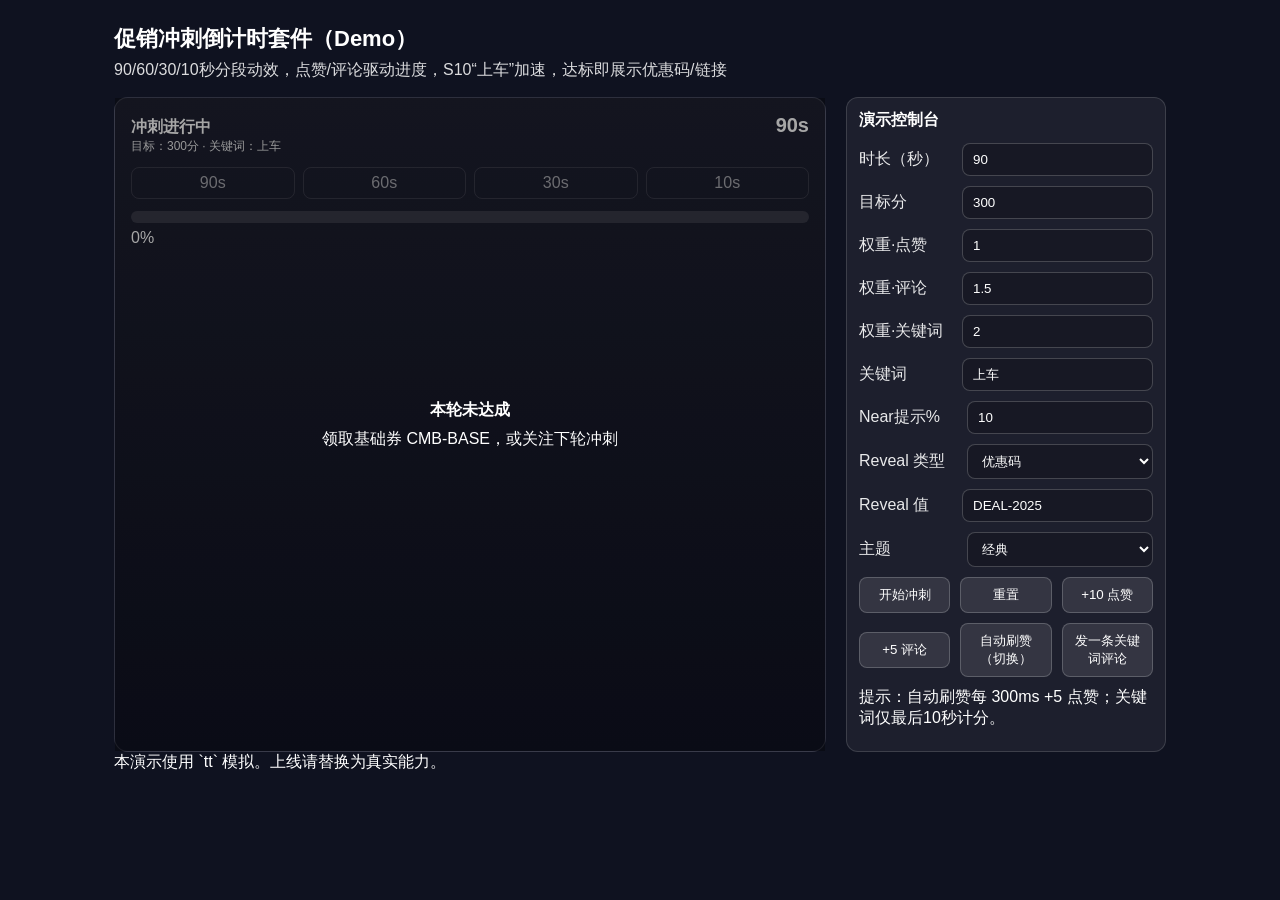
==== demo/sprint-timer/index.html @ 6a857fd7 "feat: Add sprint timer demo page Adds a functional demo page for the sprint timer component.  Co-aut" ====
<!doctype html>
<html lang="zh-CN">
  <head>
    <meta charset="utf-8" />
    <meta name="viewport" content="width=device-width, initial-scale=1" />
    <title>促销冲刺倒计时套件 - Demo</title>
    <link rel="stylesheet" href="styles.css" />
  </head>
  <body>
    <div id="app">
      <header class="header">
        <h1>促销冲刺倒计时套件（Demo）</h1>
        <p class="sub">90/60/30/10秒分段动效，点赞/评论驱动进度，S10“上车”加速，达标即展示优惠码/链接</p>
      </header>

      <main class="main">
        <section class="card theme-classic" id="sprint-card">
          <div class="card-header">
            <div>
              <div class="title">冲刺进行中</div>
              <div class="meta"><span id="metaGoal">目标：300分</span> · <span id="metaKeyword">关键词：上车</span></div>
            </div>
            <div class="time" id="timeLeft">90s</div>
          </div>

          <div class="segments">
            <div class="seg" id="seg90">90s</div>
            <div class="seg" id="seg60">60s</div>
            <div class="seg" id="seg30">30s</div>
            <div class="seg hot" id="seg10">10s</div>
          </div>

          <div class="progress">
            <div class="progress-bar"><div class="progress-fill" id="progressFill"></div></div>
            <div class="progress-text">
              <span id="progressPct">0%</span>
              <span class="hint" id="progressHint"></span>
            </div>
          </div>

          <div class="last10" id="last10">
            <div>最后10秒“<b id="kw">上车</b>”计分通道已启用</div>
            <div class="kwcount">上车计数：<span id="kwCount">0</span></div>
          </div>

          <div class="reveal hidden" id="reveal">
            <div class="reveal-title">优惠已解锁</div>
            <div class="reveal-content">
              <div class="code" id="revealCode">DEAL-2025</div>
              <button id="btnCopy">复制</button>
              <a id="btnLink" class="hidden" target="_blank" rel="noopener">打开链接</a>
            </div>
          </div>

          <div class="fallback hidden" id="fallback">
            <div class="fallback-title">本轮未达成</div>
            <div class="fallback-text" id="fallbackText">领取基础券 CMB-BASE，或关注下轮冲刺</div>
          </div>
        </section>

        <aside class="controls">
          <h2>演示控制台</h2>
          <div class="row"><label>时长（秒）</label><input id="duration" type="number" min="10" value="90"/></div>
          <div class="row"><label>目标分</label><input id="goal" type="number" min="10" step="10" value="300"/></div>
          <div class="row"><label>权重·点赞</label><input id="wLike" type="number" min="0" step="0.5" value="1"/></div>
          <div class="row"><label>权重·评论</label><input id="wComment" type="number" min="0" step="0.5" value="1.5"/></div>
          <div class="row"><label>权重·关键词</label><input id="wKeyword" type="number" min="0" step="0.5" value="2"/></div>
          <div class="row"><label>关键词</label><input id="keyword" type="text" value="上车"/></div>
          <div class="row"><label>Near提示%</label><input id="nearPct" type="number" min="1" max="50" value="10"/></div>
          <div class="row">
            <label>Reveal 类型</label>
            <select id="revealType"><option value="code">优惠码</option><option value="link">链接</option></select>
          </div>
          <div class="row"><label>Reveal 值</label><input id="revealValue" type="text" value="DEAL-2025"/></div>
          <div class="row"><label>主题</label>
            <select id="theme"><option value="classic">经典</option><option value="neon">霓虹</option><option value="sunset">日落</option></select>
          </div>
          <div class="row buttons">
            <button id="btnStart">开始冲刺</button>
            <button id="btnReset">重置</button>
            <button id="btnLike">+10 点赞</button>
            <button id="btnComment">+5 评论</button>
            <button id="btnAuto">自动刷赞（切换）</button>
            <button id="btnSendKW">发一条关键词评论</button>
          </div>
          <div class="row small">提示：自动刷赞每 300ms +5 点赞；关键词仅最后10秒计分。</div>
        </aside>
      </main>

      <footer class="footer">
        <span>本演示使用 `tt` 模拟。上线请替换为真实能力。</span>
      </footer>
    </div>

    <script src="tt-mock.js"></script>
    <script src="sprint.js"></script>
  </body>
</html>
---- demo/sprint-timer/styles.css ----
* { box-sizing: border-box; }
html, body { height: 100%; }
body {
  margin: 0; color: #fff; background: #0f1220;
  font-family: -apple-system, BlinkMacSystemFont, 'Segoe UI', Roboto, 'Helvetica Neue', Arial, 'Noto Sans', 'PingFang SC', 'Microsoft YaHei', sans-serif;
}
#app { max-width: 1100px; margin: 0 auto; padding: 24px; }
.header h1 { margin: 0 0 6px; font-size: 22px; }
.header .sub { margin: 0; opacity: 0.85; }
.main { display: grid; grid-template-columns: 1fr 320px; gap: 20px; margin-top: 16px; }

.card { background: rgba(255,255,255,0.06); border: 1px solid rgba(255,255,255,0.12); border-radius: 14px; padding: 16px; position: relative; }
.card.theme-classic { background: linear-gradient(180deg, rgba(60,60,80,0.35), rgba(20,20,40,0.35)); }
.card.theme-neon { background: linear-gradient(180deg, rgba(36,12,82,0.55), rgba(15,10,34,0.55)); box-shadow: 0 0 16px rgba(167,139,250,0.25) inset; }
.card.theme-sunset { background: linear-gradient(180deg, rgba(124,45,18,0.55), rgba(31,41,55,0.55)); box-shadow: 0 0 16px rgba(251,146,60,0.25) inset; }

.card-header { display: flex; justify-content: space-between; align-items: baseline; }
.card-header .title { font-weight: 700; }
.card-header .meta { opacity: 0.9; font-size: 12px; }
.card-header .time { font-weight: 800; font-size: 20px; }

.segments { display: grid; grid-template-columns: repeat(4, 1fr); gap: 8px; margin: 12px 0; }
.seg { text-align: center; padding: 6px 8px; border: 1px solid rgba(255,255,255,0.2); border-radius: 8px; opacity: 0.6; }
.seg.active { opacity: 1; box-shadow: 0 0 12px rgba(255,255,255,0.25) inset; }
.seg.hot.active { background: linear-gradient(180deg, #7c2d12, #1f2937); box-shadow: 0 0 12px rgba(251,146,60,0.45) inset; }

.progress { margin: 8px 0 12px; }
.progress-bar { height: 12px; background: rgba(255,255,255,0.12); border-radius: 8px; overflow: hidden; }
.progress-fill { height: 100%; width: 0%; background: linear-gradient(90deg, #6ee7f9, #a78bfa); transition: width 200ms ease; }
.progress-text { display: flex; justify-content: space-between; align-items: center; margin-top: 6px; }
.hint { font-size: 12px; color: #e0f2fe; opacity: 0.95; }

.last10 { display: none; margin: 8px 0; padding: 8px 10px; border-radius: 8px; background: rgba(255,255,255,0.12); border: 1px solid rgba(255,255,255,0.18); }
.last10.on { display: grid; grid-template-columns: 1fr auto; gap: 8px; align-items: center; }
.kwcount { font-weight: 700; }

.reveal { position: absolute; inset: 0; display: flex; gap: 10px; flex-direction: column; align-items: center; justify-content: center; background: rgba(0,0,0,0.4); backdrop-filter: blur(2px); }
.hidden { display: none; }
.reveal-title { font-weight: 800; font-size: 18px; }
.reveal .code { font-size: 26px; font-weight: 800; letter-spacing: 1.6px; padding: 8px 12px; background: rgba(255,255,255,0.9); color: #111; border-radius: 8px; }
.reveal button, .reveal a { padding: 8px 10px; border-radius: 8px; border: 1px solid rgba(255,255,255,0.2); background: rgba(255,255,255,0.1); color: #fff; cursor: pointer; }
.reveal a { text-decoration: none; }

.fallback { position: absolute; inset: 0; display: flex; gap: 8px; flex-direction: column; align-items: center; justify-content: center; background: rgba(0,0,0,0.35); }
.fallback-title { font-weight: 800; }

.controls { background: rgba(255,255,255,0.06); border: 1px solid rgba(255,255,255,0.14); border-radius: 12px; padding: 12px; }
.controls h2 { margin: 0 0 12px; font-size: 16px; }
.controls .row { display: flex; gap: 8px; align-items: center; margin-bottom: 10px; }
.controls .row label { width: 100px; opacity: 0.9; }
.controls .row input, .controls .row select { flex: 1; padding: 8px 10px; border-radius: 8px; border: 1px solid rgba(255,255,255,0.2); background: rgba(0,0,0,0.2); color: #fff; }
.controls .buttons { display: grid; grid-template-columns: repeat(3, 1fr); gap: 10px; }
.controls button { padding: 8px 10px; border-radius: 8px; border: 1px solid rgba(255,255,255,0.2); background: rgba(255,255,255,0.1); color: #fff; cursor: pointer; }
.controls button:hover { background: rgba(255,255,255,0.16); }
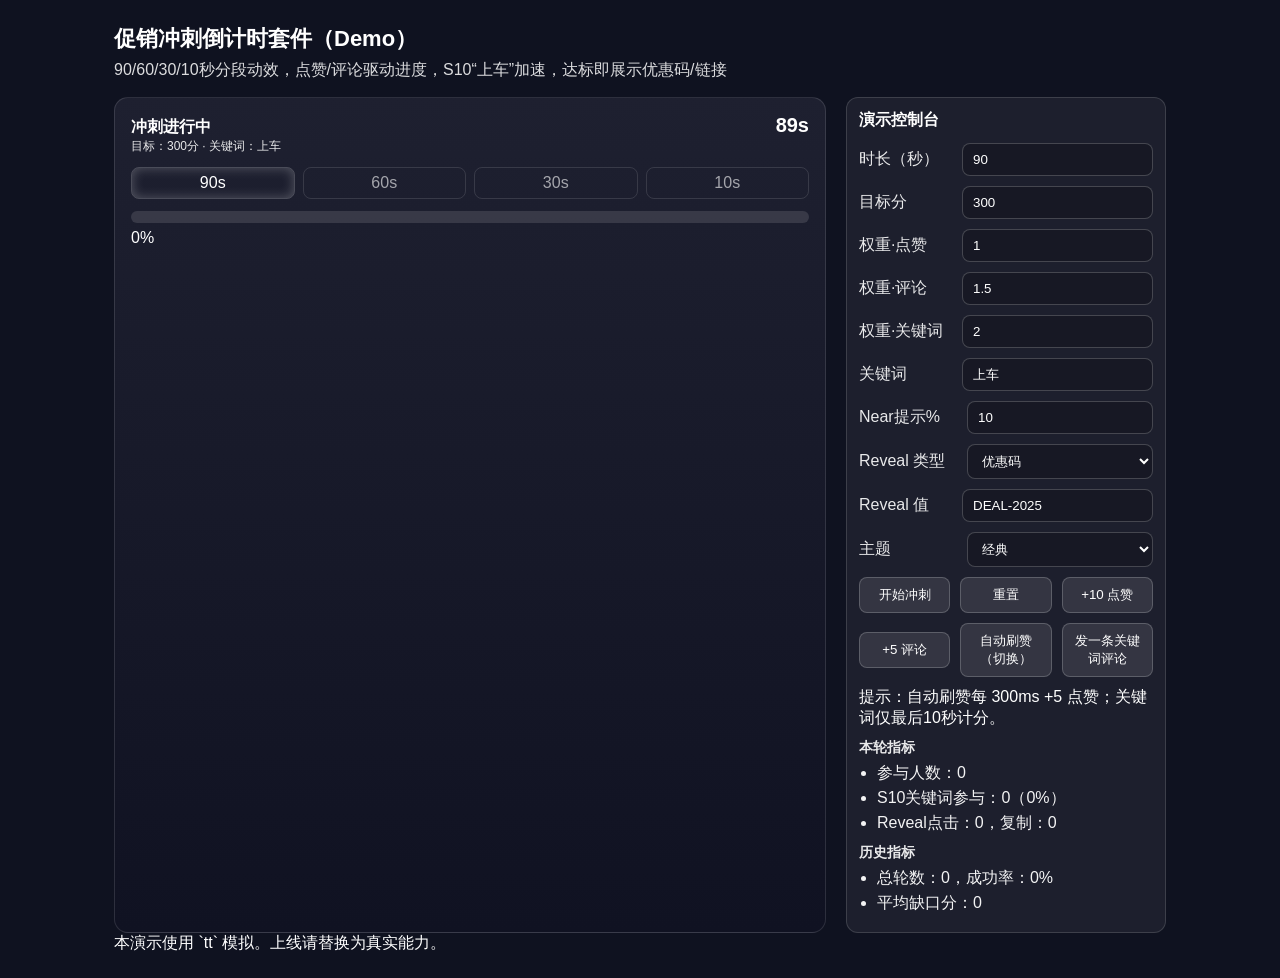
==== commit ed2d3c73: "Add sprint metrics and pre-10s keyword hint Co-authored-by: steve.ellinger <steve.ellinger@my.tccd.e" ====
--- a/demo/sprint-timer/index.html
+++ b/demo/sprint-timer/index.html
@@ -36,6 +36,10 @@
               <span id="progressPct">0%</span>
               <span class="hint" id="progressHint"></span>
             </div>
+          </div>
+
+          <div class="toast hidden" id="preS10">
+            准备上车：最后10秒评论“<b id="kw2">上车</b>”计分
           </div>
 
           <div class="last10" id="last10">
@@ -84,6 +88,18 @@
             <button id="btnSendKW">发一条关键词评论</button>
           </div>
           <div class="row small">提示：自动刷赞每 300ms +5 点赞；关键词仅最后10秒计分。</div>
+
+          <h3 class="metrics-title">本轮指标</h3>
+          <ul class="metrics">
+            <li>参与人数：<span id="mRunParticipants">0</span></li>
+            <li>S10关键词参与：<span id="mRunKW">0</span>（<span id="mRunKWRate">0%</span>）</li>
+            <li>Reveal点击：<span id="mRunRevealClick">0</span>，复制：<span id="mRunCopy">0</span></li>
+          </ul>
+          <h3 class="metrics-title">历史指标</h3>
+          <ul class="metrics">
+            <li>总轮数：<span id="mHistRuns">0</span>，成功率：<span id="mHistSuccessRate">0%</span></li>
+            <li>平均缺口分：<span id="mHistAvgDeficit">0</span></li>
+          </ul>
         </aside>
       </main>
 
--- a/demo/sprint-timer/styles.css
+++ b/demo/sprint-timer/styles.css
@@ -29,6 +29,7 @@
 .progress-fill { height: 100%; width: 0%; background: linear-gradient(90deg, #6ee7f9, #a78bfa); transition: width 200ms ease; }
 .progress-text { display: flex; justify-content: space-between; align-items: center; margin-top: 6px; }
 .hint { font-size: 12px; color: #e0f2fe; opacity: 0.95; }
+.toast { margin: 6px 0 10px; padding: 8px 10px; border-radius: 8px; background: rgba(255,255,255,0.1); border: 1px dashed rgba(255,255,255,0.25); color: #e0f2fe; }
 
 .last10 { display: none; margin: 8px 0; padding: 8px 10px; border-radius: 8px; background: rgba(255,255,255,0.12); border: 1px solid rgba(255,255,255,0.18); }
 .last10.on { display: grid; grid-template-columns: 1fr auto; gap: 8px; align-items: center; }
@@ -44,6 +45,9 @@
 .fallback { position: absolute; inset: 0; display: flex; gap: 8px; flex-direction: column; align-items: center; justify-content: center; background: rgba(0,0,0,0.35); }
 .fallback-title { font-weight: 800; }
 
+/* Ensure hidden always overrides overlay display */
+.reveal.hidden, .fallback.hidden { display: none !important; }
+
 .controls { background: rgba(255,255,255,0.06); border: 1px solid rgba(255,255,255,0.14); border-radius: 12px; padding: 12px; }
 .controls h2 { margin: 0 0 12px; font-size: 16px; }
 .controls .row { display: flex; gap: 8px; align-items: center; margin-bottom: 10px; }
@@ -52,3 +56,6 @@
 .controls .buttons { display: grid; grid-template-columns: repeat(3, 1fr); gap: 10px; }
 .controls button { padding: 8px 10px; border-radius: 8px; border: 1px solid rgba(255,255,255,0.2); background: rgba(255,255,255,0.1); color: #fff; cursor: pointer; }
 .controls button:hover { background: rgba(255,255,255,0.16); }
+.metrics-title { margin: 10px 0 6px; font-size: 14px; opacity: 0.9; }
+.metrics { margin: 0 0 6px; padding-left: 18px; opacity: 0.95; }
+.metrics li { margin: 4px 0; }
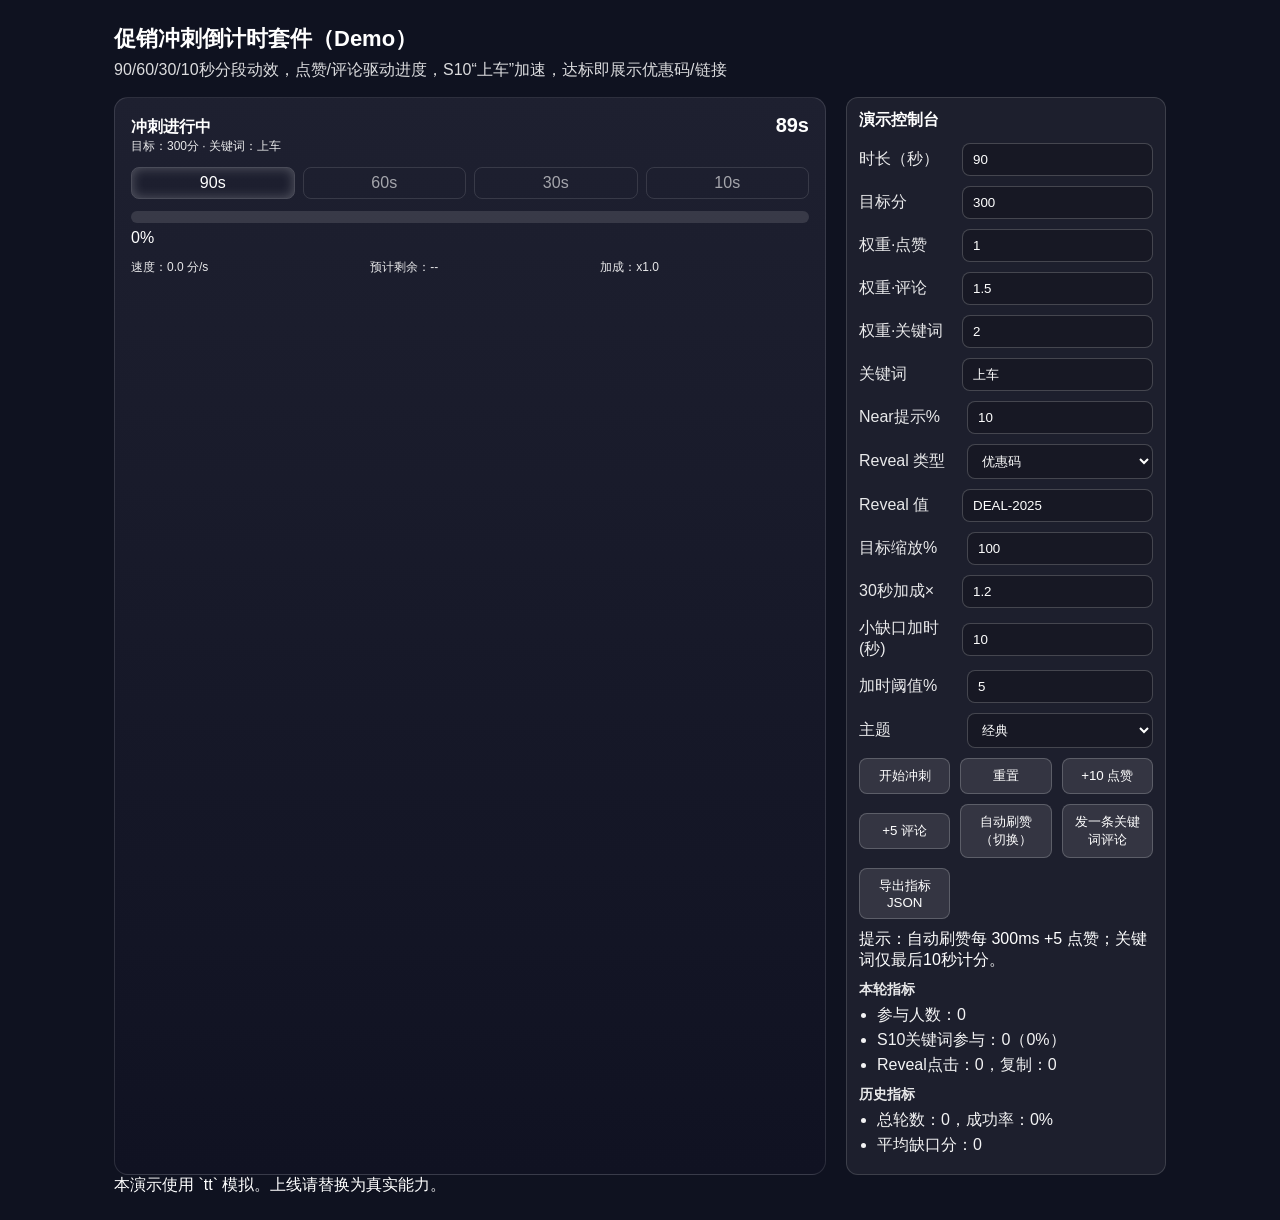
==== commit e57fc447: "Add sprint metrics, overtime, and export functionality Co-authored-by: steve.ellinger <steve.ellinge" ====
--- a/demo/sprint-timer/index.html
+++ b/demo/sprint-timer/index.html
@@ -38,9 +38,17 @@
             </div>
           </div>
 
+          <div class="stats">
+            <span id="rate">速度：0.0 分/s</span>
+            <span id="eta">预计剩余：--</span>
+            <span id="assist">加成：x1.0</span>
+          </div>
+
           <div class="toast hidden" id="preS10">
             准备上车：最后10秒评论“<b id="kw2">上车</b>”计分
           </div>
+
+          <div class="toast hidden" id="nudge"></div>
 
           <div class="last10" id="last10">
             <div>最后10秒“<b id="kw">上车</b>”计分通道已启用</div>
@@ -76,6 +84,10 @@
             <select id="revealType"><option value="code">优惠码</option><option value="link">链接</option></select>
           </div>
           <div class="row"><label>Reveal 值</label><input id="revealValue" type="text" value="DEAL-2025"/></div>
+          <div class="row"><label>目标缩放%</label><input id="scalePct" type="number" min="50" max="150" step="5" value="100"/></div>
+          <div class="row"><label>30秒加成×</label><input id="last30x" type="number" min="1" step="0.1" value="1.2"/></div>
+          <div class="row"><label>小缺口加时(秒)</label><input id="overtimeSec" type="number" min="0" step="1" value="10"/></div>
+          <div class="row"><label>加时阈值%</label><input id="overtimePct" type="number" min="1" max="20" step="1" value="5"/></div>
           <div class="row"><label>主题</label>
             <select id="theme"><option value="classic">经典</option><option value="neon">霓虹</option><option value="sunset">日落</option></select>
           </div>
@@ -86,6 +98,7 @@
             <button id="btnComment">+5 评论</button>
             <button id="btnAuto">自动刷赞（切换）</button>
             <button id="btnSendKW">发一条关键词评论</button>
+            <button id="btnExport">导出指标JSON</button>
           </div>
           <div class="row small">提示：自动刷赞每 300ms +5 点赞；关键词仅最后10秒计分。</div>
 
--- a/demo/sprint-timer/styles.css
+++ b/demo/sprint-timer/styles.css
@@ -29,6 +29,7 @@
 .progress-fill { height: 100%; width: 0%; background: linear-gradient(90deg, #6ee7f9, #a78bfa); transition: width 200ms ease; }
 .progress-text { display: flex; justify-content: space-between; align-items: center; margin-top: 6px; }
 .hint { font-size: 12px; color: #e0f2fe; opacity: 0.95; }
+.stats { display: grid; grid-template-columns: repeat(3, auto); gap: 12px; font-size: 12px; opacity: 0.9; margin-bottom: 8px; }
 .toast { margin: 6px 0 10px; padding: 8px 10px; border-radius: 8px; background: rgba(255,255,255,0.1); border: 1px dashed rgba(255,255,255,0.25); color: #e0f2fe; }
 
 .last10 { display: none; margin: 8px 0; padding: 8px 10px; border-radius: 8px; background: rgba(255,255,255,0.12); border: 1px solid rgba(255,255,255,0.18); }
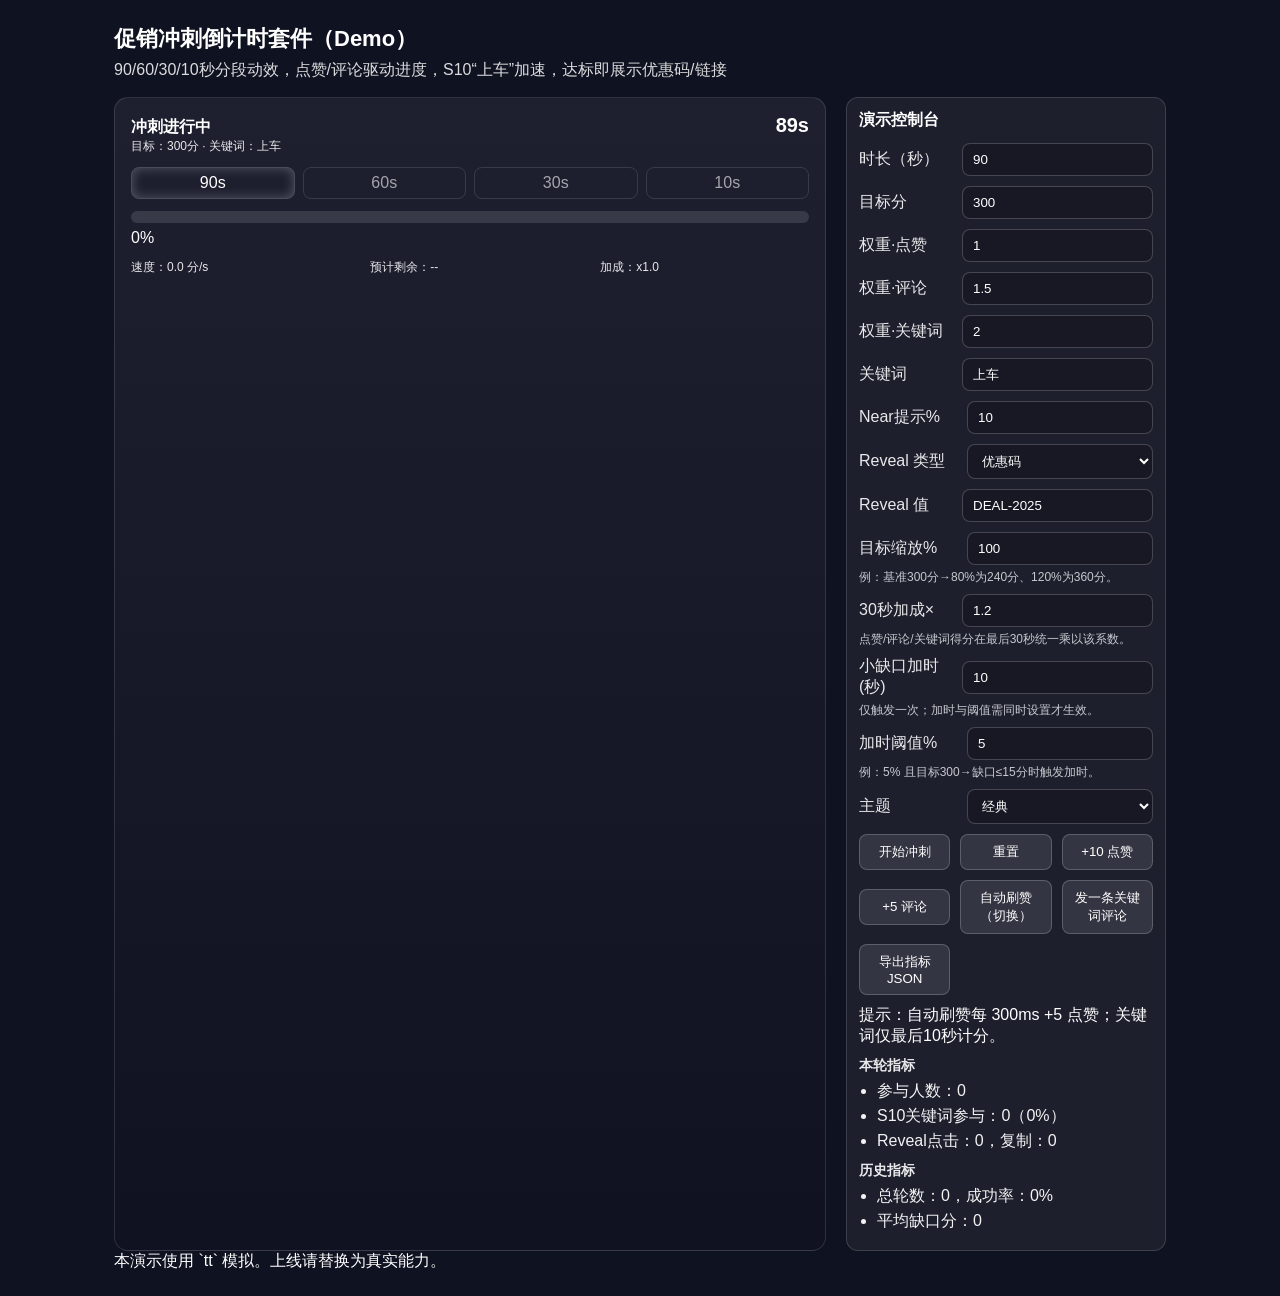
==== commit 0c7cf43f: "Add tooltips and help text to sprint timer controls Co-authored-by: steve.ellinger <steve.ellinger@m" ====
--- a/demo/sprint-timer/index.html
+++ b/demo/sprint-timer/index.html
@@ -84,10 +84,14 @@
             <select id="revealType"><option value="code">优惠码</option><option value="link">链接</option></select>
           </div>
           <div class="row"><label>Reveal 值</label><input id="revealValue" type="text" value="DEAL-2025"/></div>
-          <div class="row"><label>目标缩放%</label><input id="scalePct" type="number" min="50" max="150" step="5" value="100"/></div>
-          <div class="row"><label>30秒加成×</label><input id="last30x" type="number" min="1" step="0.1" value="1.2"/></div>
-          <div class="row"><label>小缺口加时(秒)</label><input id="overtimeSec" type="number" min="0" step="1" value="10"/></div>
-          <div class="row"><label>加时阈值%</label><input id="overtimePct" type="number" min="1" max="20" step="1" value="5"/></div>
+          <div class="row"><label title="按百分比放大/缩小目标分值">目标缩放%</label><input id="scalePct" type="number" min="50" max="150" step="5" value="100"/></div>
+          <div class="help">例：基准300分→80%为240分、120%为360分。</div>
+          <div class="row"><label title="最后30秒对新增分数的乘数加成">30秒加成×</label><input id="last30x" type="number" min="1" step="0.1" value="1.2"/></div>
+          <div class="help">点赞/评论/关键词得分在最后30秒统一乘以该系数。</div>
+          <div class="row"><label title="到点未达成且缺口很小时，自动追加加时时长">小缺口加时(秒)</label><input id="overtimeSec" type="number" min="0" step="1" value="10"/></div>
+          <div class="help">仅触发一次；加时与阈值需同时设置才生效。</div>
+          <div class="row"><label title="判定缺口很小的百分比阈值">加时阈值%</label><input id="overtimePct" type="number" min="1" max="20" step="1" value="5"/></div>
+          <div class="help">例：5% 且目标300→缺口≤15分时触发加时。</div>
           <div class="row"><label>主题</label>
             <select id="theme"><option value="classic">经典</option><option value="neon">霓虹</option><option value="sunset">日落</option></select>
           </div>
--- a/demo/sprint-timer/styles.css
+++ b/demo/sprint-timer/styles.css
@@ -54,6 +54,7 @@
 .controls .row { display: flex; gap: 8px; align-items: center; margin-bottom: 10px; }
 .controls .row label { width: 100px; opacity: 0.9; }
 .controls .row input, .controls .row select { flex: 1; padding: 8px 10px; border-radius: 8px; border: 1px solid rgba(255,255,255,0.2); background: rgba(0,0,0,0.2); color: #fff; }
+.controls .help { margin-top: -6px; margin-bottom: 8px; font-size: 12px; opacity: 0.85; color: #e5e7eb; }
 .controls .buttons { display: grid; grid-template-columns: repeat(3, 1fr); gap: 10px; }
 .controls button { padding: 8px 10px; border-radius: 8px; border: 1px solid rgba(255,255,255,0.2); background: rgba(255,255,255,0.1); color: #fff; cursor: pointer; }
 .controls button:hover { background: rgba(255,255,255,0.16); }
